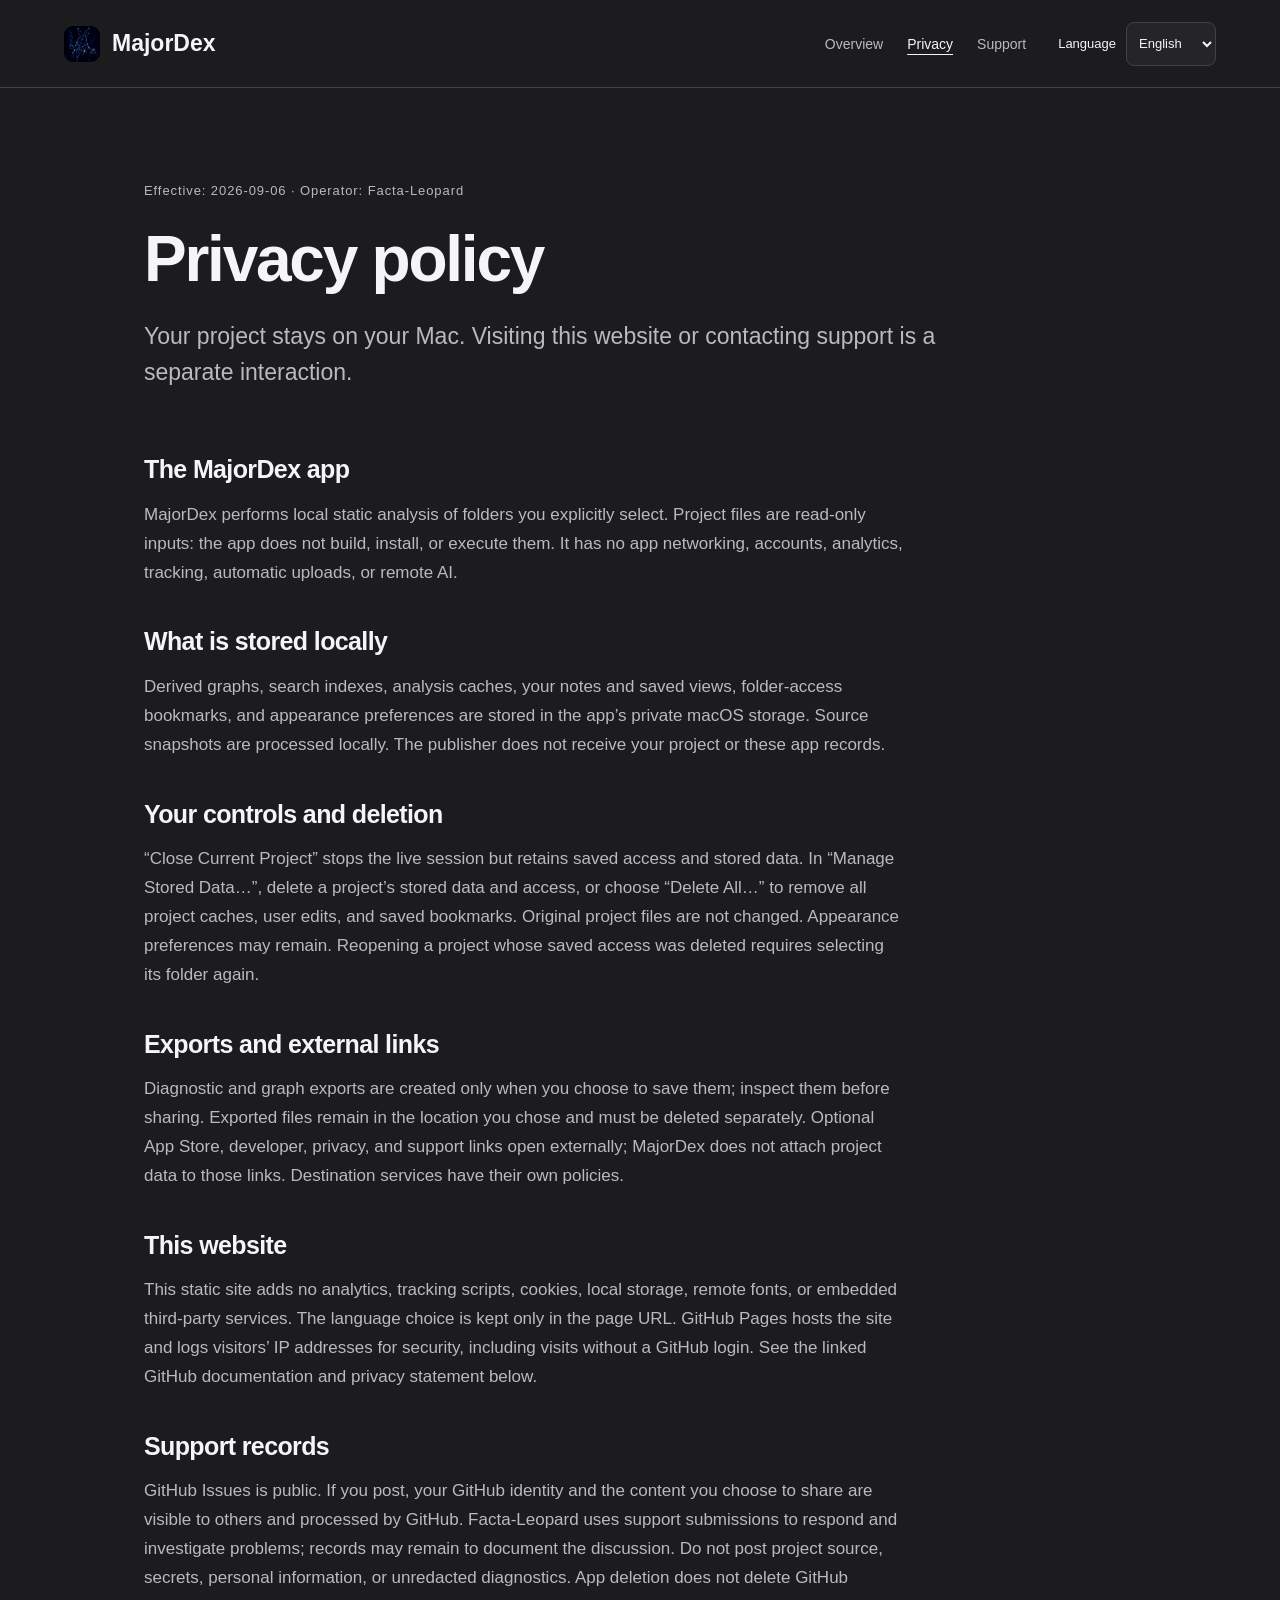
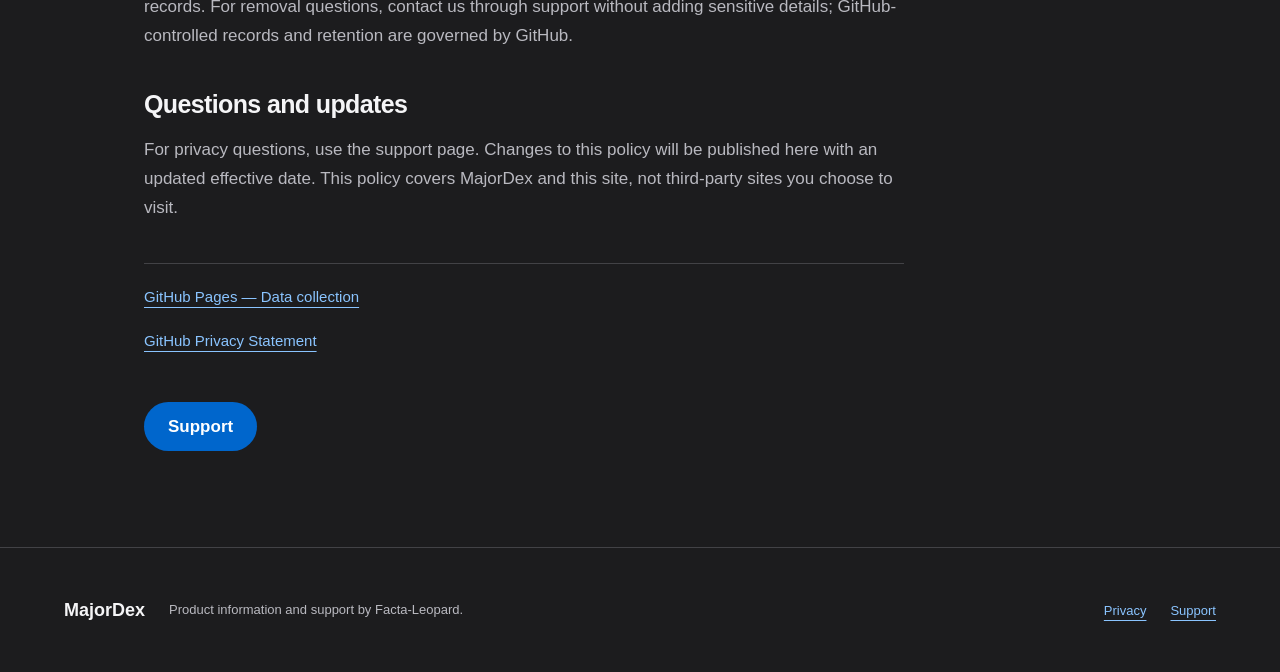
==== privacy.html @ 068bd840 "Publish multilingual MajorDex product, privacy, and support website" ====
<!doctype html>
<html lang="en"><head><meta charset="utf-8"><meta name="viewport" content="width=device-width, initial-scale=1"><meta name="referrer" content="no-referrer"><meta name="description" content="MajorDex: local, read-only code architecture exploration for macOS. Product information, privacy policy, and support."><meta name="color-scheme" content="dark"><title>MajorDex — Privacy policy</title><link rel="icon" href="assets/icon.png"><link rel="stylesheet" href="styles.css"><script src="site.js" defer></script></head><body data-page="privacy"><a class="skip" href="#main" data-copy="nav.4">Skip to content</a>
<header class="site-header"><a class="brand" href="index.html" data-local><img src="assets/icon.png" width="36" height="36" alt="">MajorDex</a>
<nav aria-label="Main"><a href="index.html" data-local data-copy="nav.0">Overview</a><a href="privacy.html" data-local data-copy="nav.1">Privacy</a><a href="support.html" data-local data-copy="nav.2">Support</a></nav>
<div class="language" hidden><label for="language" data-copy="nav.3">Language</label><select id="language"><option value="en">English</option><option value="ko">한국어</option><option value="fr">Français</option><option value="es">Español</option><option value="de">Deutsch</option><option value="ja">日本語</option><option value="zh-Hans">简体中文</option><option value="zh-Hant">繁體中文</option></select></div></header><main id="main" class="document"><header class="document-title"><p data-copy="privacy.1" class="eyebrow">Effective: 2026-09-06 · Operator: Facta-Leopard</p><h1 data-copy="privacy.0" >Privacy policy</h1><p data-copy="privacy.2" class="lead">Your project stays on your Mac. Visiting this website or contacting support is a separate interaction.</p></header><div class="document-body"><section id="section-1"><h2 data-copy="privacy.3.0.0" >The MajorDex app</h2><p data-copy="privacy.3.0.1" >MajorDex performs local static analysis of folders you explicitly select. Project files are read-only inputs: the app does not build, install, or execute them. It has no app networking, accounts, analytics, tracking, automatic uploads, or remote AI.</p></section>
<section id="section-2"><h2 data-copy="privacy.3.1.0" >What is stored locally</h2><p data-copy="privacy.3.1.1" >Derived graphs, search indexes, analysis caches, your notes and saved views, folder-access bookmarks, and appearance preferences are stored in the app’s private macOS storage. Source snapshots are processed locally. The publisher does not receive your project or these app records.</p></section>
<section id="section-3"><h2 data-copy="privacy.3.2.0" >Your controls and deletion</h2><p data-copy="privacy.3.2.1" >“Close Current Project” stops the live session but retains saved access and stored data. In “Manage Stored Data…”, delete a project’s stored data and access, or choose “Delete All…” to remove all project caches, user edits, and saved bookmarks. Original project files are not changed. Appearance preferences may remain. Reopening a project whose saved access was deleted requires selecting its folder again.</p></section>
<section id="section-4"><h2 data-copy="privacy.3.3.0" >Exports and external links</h2><p data-copy="privacy.3.3.1" >Diagnostic and graph exports are created only when you choose to save them; inspect them before sharing. Exported files remain in the location you chose and must be deleted separately. Optional App Store, developer, privacy, and support links open externally; MajorDex does not attach project data to those links. Destination services have their own policies.</p></section>
<section id="section-5"><h2 data-copy="privacy.3.4.0" >This website</h2><p data-copy="privacy.3.4.1" >This static site adds no analytics, tracking scripts, cookies, local storage, remote fonts, or embedded third-party services. The language choice is kept only in the page URL. GitHub Pages hosts the site and logs visitors’ IP addresses for security, including visits without a GitHub login. See the linked GitHub documentation and privacy statement below.</p></section>
<section id="section-6"><h2 data-copy="privacy.3.5.0" >Support records</h2><p data-copy="privacy.3.5.1" >GitHub Issues is public. If you post, your GitHub identity and the content you choose to share are visible to others and processed by GitHub. Facta-Leopard uses support submissions to respond and investigate problems; records may remain to document the discussion. Do not post project source, secrets, personal information, or unredacted diagnostics. App deletion does not delete GitHub records. For removal questions, contact us through support without adding sensitive details; GitHub-controlled records and retention are governed by GitHub.</p></section>
<section id="section-7"><h2 data-copy="privacy.3.6.0" >Questions and updates</h2><p data-copy="privacy.3.6.1" >For privacy questions, use the support page. Changes to this policy will be published here with an updated effective date. This policy covers MajorDex and this site, not third-party sites you choose to visit.</p></section><aside class="references"><a href="https://docs.github.com/en/pages/getting-started-with-github-pages/what-is-github-pages" rel="noreferrer">GitHub Pages — Data collection</a><a href="https://docs.github.com/en/site-policy/privacy-policies/github-general-privacy-statement" rel="noreferrer">GitHub Privacy Statement</a></aside><a class="button" href="support.html" data-local data-copy="nav.2">Support</a></div></main><footer><a class="footer-brand" href="index.html" data-local>MajorDex</a><p data-copy="home.12">Product information and support by Facta-Leopard.</p><div><a href="privacy.html" data-local data-copy="nav.1">Privacy</a><a href="support.html" data-local data-copy="nav.2">Support</a></div></footer></body></html>
---- styles.css ----
:root{color-scheme:dark;--canvas:#1c1c1e;--panel:#252527;--ink:#f5f5f7;--muted:#b9b9c0;--line:#424246;--accent:#8ac4ff;--action:#0066cc;--space:clamp(24px,5vw,80px);font-family:-apple-system,BlinkMacSystemFont,"Segoe UI",sans-serif;font-size:17px;color:var(--ink);background:var(--canvas)}
*{box-sizing:border-box}body{margin:0}a{color:var(--accent);text-underline-offset:5px}a:hover{text-decoration-thickness:2px}button,select{font:inherit}a:focus-visible,select:focus-visible{outline:3px solid var(--accent);outline-offset:5px}img{max-width:100%;display:block}p{line-height:1.7}h1,h2,h3{font-weight:600;letter-spacing:-.035em;text-wrap:balance}h1{font-size:clamp(42px,5.4vw,76px);line-height:1.06;margin:24px 0}h2{font-size:clamp(28px,3vw,44px);line-height:1.18}h3{font-size:24px;line-height:1.3}.site-header{max-width:1440px;margin:auto;padding:20px var(--space);display:flex;align-items:center;gap:32px;min-height:88px;border-bottom:1px solid var(--line)}.brand{display:flex;align-items:center;gap:12px;font-size:23px;font-weight:600;text-decoration:none;color:var(--ink);white-space:nowrap}.brand img{border-radius:9px}.site-header nav{display:flex;gap:24px;margin-left:auto}.site-header nav a{display:flex;align-items:center;min-height:44px;font-size:14px;color:var(--muted);text-decoration:none}.site-header nav a[aria-current]{color:var(--ink);text-decoration:underline}.language{display:flex;align-items:center;gap:10px;font-size:13px}.language[hidden]{display:none}.language select{max-width:155px;min-height:44px;color:var(--ink);background:var(--panel);border:1px solid var(--line);border-radius:8px;padding:8px}.skip{position:absolute;top:-100px;left:16px;padding:14px;background:var(--ink);color:var(--canvas);z-index:10}.skip:focus{top:10px}.hero{max-width:1440px;margin:auto;display:grid;grid-template-columns:1.05fr 1fr;align-items:center;gap:clamp(32px,5vw,80px);padding:80px var(--space) 104px}.eyebrow{font-size:13px;letter-spacing:.07em;color:var(--muted);line-height:1.6}.hero .lead{max-width:560px}.lead{font-size:clamp(19px,2vw,23px);line-height:1.6;color:var(--muted)}.hero-art{background:#020614;overflow:hidden;border-radius:18px}.hero-art img{width:100%;height:auto}.actions{display:flex;align-items:center;flex-wrap:wrap;gap:24px;margin-top:32px}.button{display:inline-flex;align-items:center;justify-content:center;background:var(--action);color:#fff;padding:13px 24px;border-radius:999px;min-height:48px;text-decoration:none;font-weight:600;line-height:1.4}.button:active{transform:scale(.97)}.text-link{display:inline-flex;align-items:center;min-height:44px}.features{background:var(--panel);padding:80px var(--space)}.section-title,.feature-grid{max-width:1280px;margin:auto}.section-title h2{margin:16px 0 48px}.feature-grid{display:grid;grid-template-columns:repeat(3,1fr);gap:48px}.feature-grid p{color:var(--muted);margin-bottom:0}.number{font-size:14px;letter-spacing:.08em;color:var(--accent)}.principle{max-width:980px;padding:80px var(--space);margin:auto;text-align:center}.principle p{color:var(--muted);max-width:760px;margin:24px auto}.document{max-width:1120px;margin:auto;padding:80px var(--space) 96px}.document-title{margin-bottom:64px;max-width:850px}.document-title h1{font-size:clamp(40px,5vw,64px)}.document-body{max-width:760px}.document-body section{margin:0 0 40px;scroll-margin-top:32px}.document-body h2{font-size:25px;margin-bottom:16px;letter-spacing:-.025em}.document-body p{margin-top:0;color:var(--muted)}.references{border-top:1px solid var(--line);padding:24px 0 40px;display:flex;flex-direction:column;gap:14px;font-size:15px}.references a{min-height:30px}footer{border-top:1px solid var(--line);max-width:1440px;margin:auto;padding:40px var(--space);display:flex;align-items:center;gap:24px;font-size:13px;color:var(--muted)}footer p{margin:0}footer div{display:flex;gap:24px;margin-left:auto}footer a{display:inline-flex;align-items:center;min-height:44px}.footer-brand{font-size:18px;color:var(--ink);text-decoration:none;font-weight:600}
@media(max-width:1050px){.language label{position:absolute;width:1px;height:1px;overflow:hidden;clip-path:inset(50%)}.site-header{gap:20px}.site-header nav{gap:18px}.hero{gap:40px}.feature-grid{gap:28px}}
@media(max-width:760px){.site-header{flex-wrap:wrap;padding-top:16px;padding-bottom:16px;gap:8px 16px}.brand{margin-right:auto}.site-header nav{order:3;width:100%;margin:0;gap:28px}.language{margin-left:auto}.hero{grid-template-columns:1fr;padding-top:48px;padding-bottom:56px;gap:40px}.hero-copy{max-width:590px}.hero-art{max-width:460px;width:100%;margin:auto}.feature-grid{grid-template-columns:1fr;gap:36px}.feature-grid article{border-top:1px solid var(--line);padding-top:24px}.features,.principle{padding-top:56px;padding-bottom:56px}.document{padding-top:48px}.document-title{margin-bottom:40px}.document-title h1{overflow-wrap:anywhere}footer{flex-wrap:wrap;gap:12px 24px}footer div{margin-left:0;width:100%}.button{max-width:100%}.actions{align-items:flex-start}.site-header nav a{font-size:14px}}
@media(prefers-reduced-motion:reduce){*,*::before,*::after{scroll-behavior:auto!important;transition:none!important;animation:none!important}.button:active{transform:none}}
@media print{:root{color-scheme:light;background:white;color:black}.site-header,.language,.hero-art,.skip,footer,.actions{display:none}.document{padding:0;max-width:none}.document-body{max-width:none}.document p,.document .eyebrow{color:black}a{color:black}.document-body section{break-inside:avoid}h1{font-size:32px}}
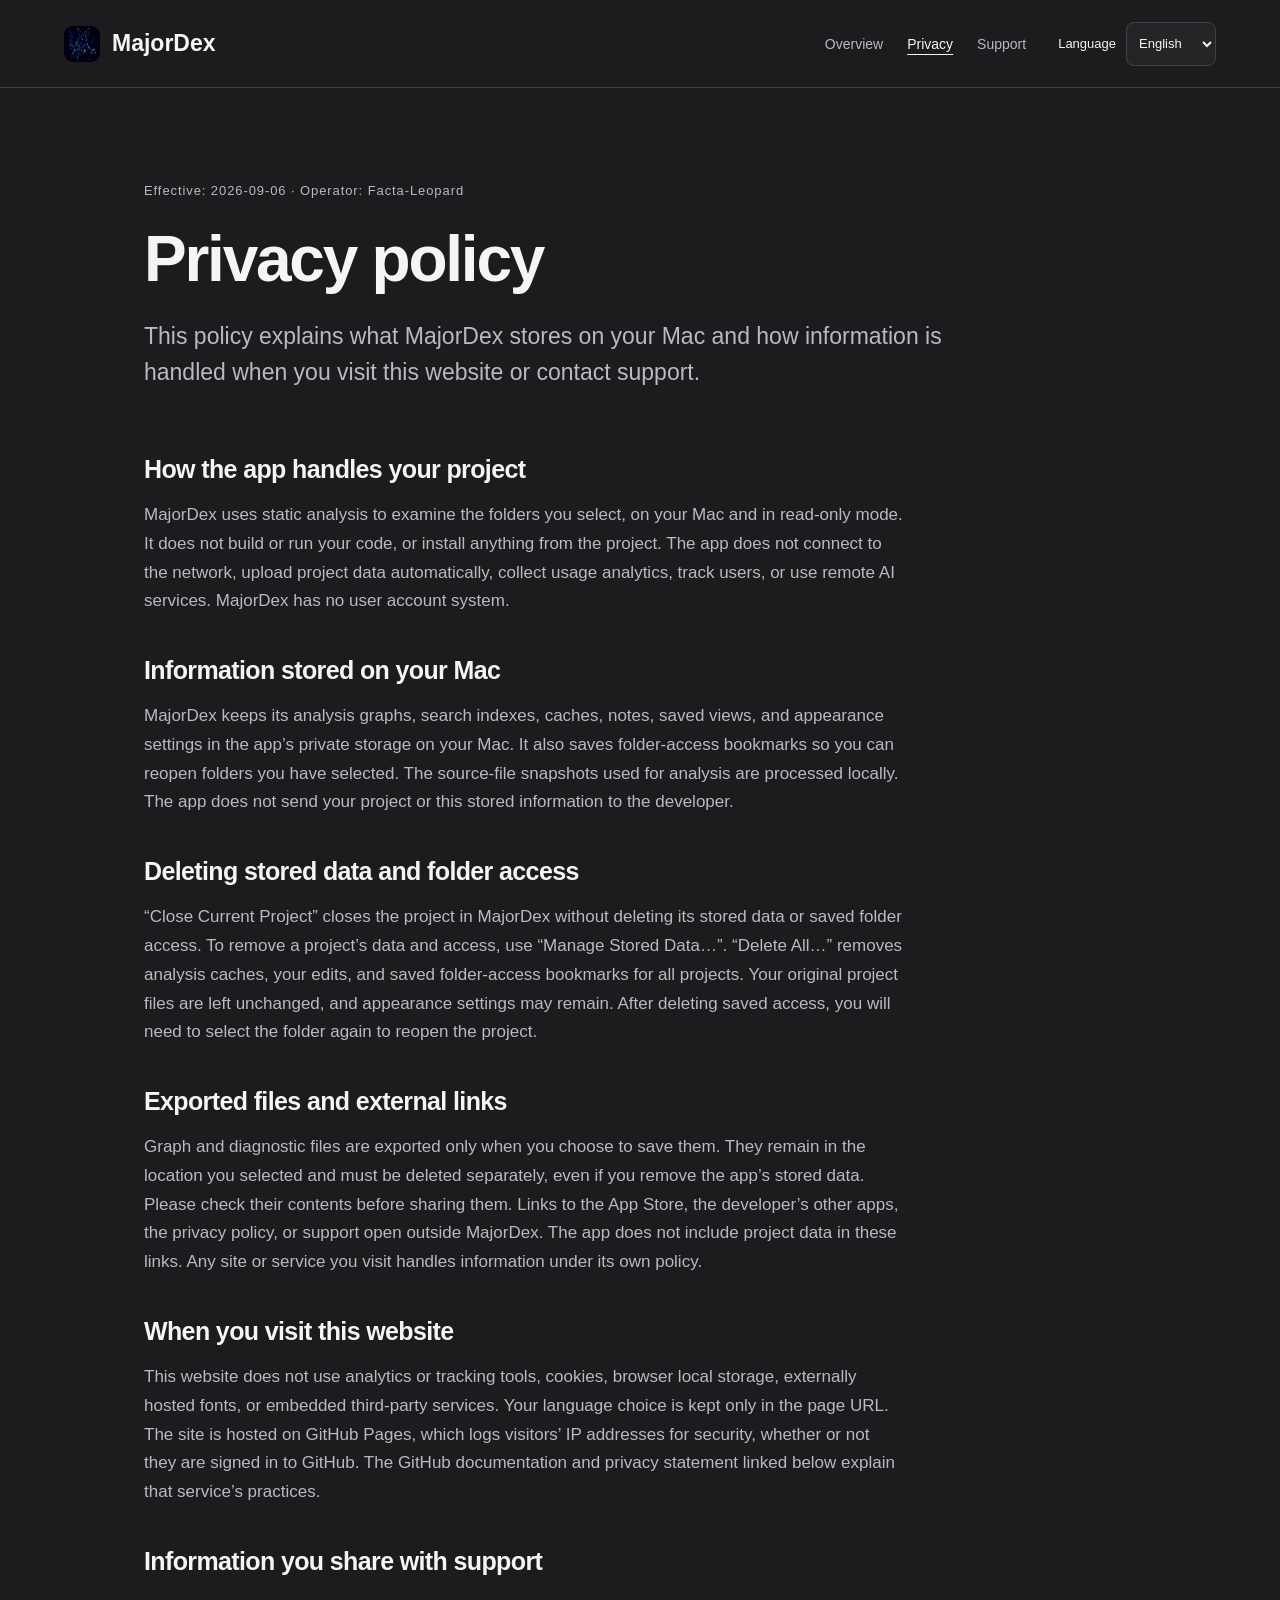
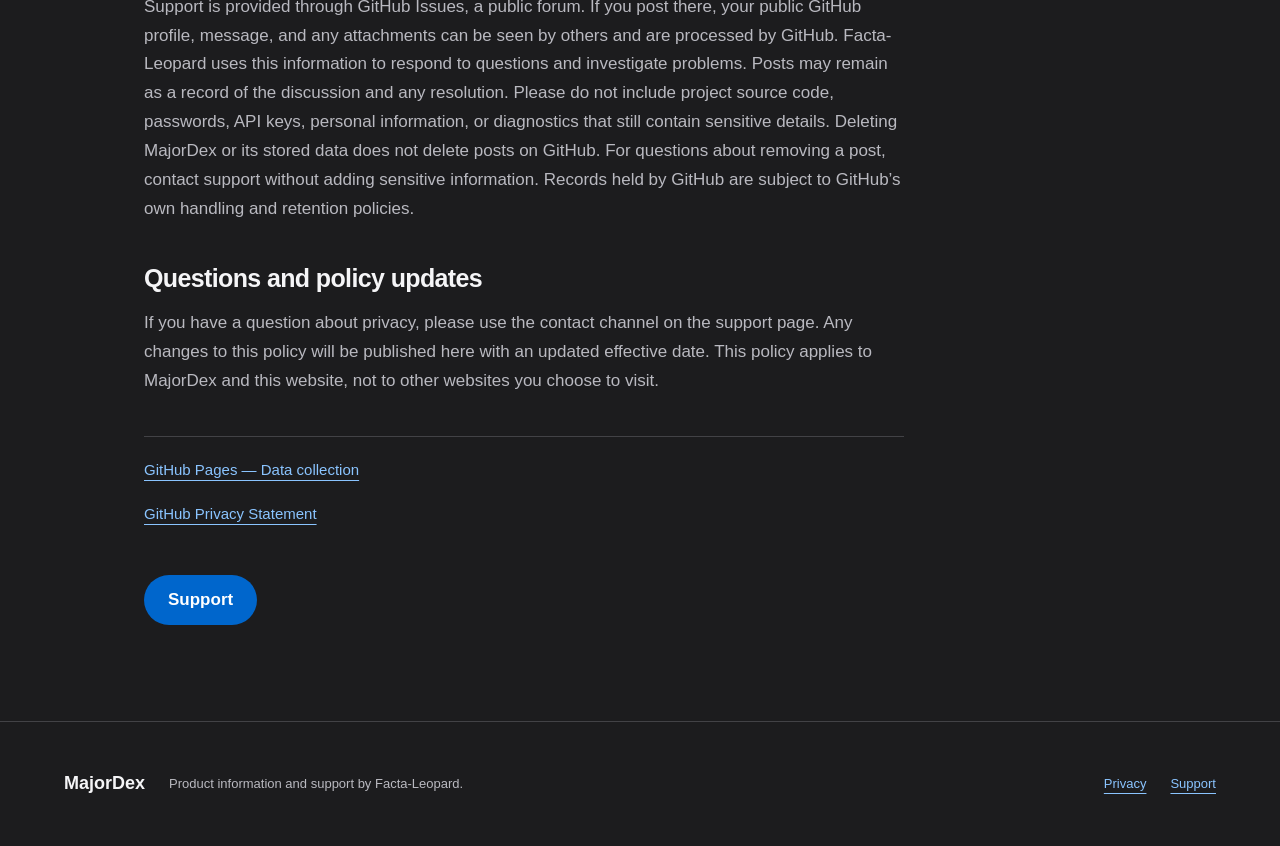
==== commit 729a49bc: "Polish privacy and support copy across eight languages" ====
--- a/privacy.html
+++ b/privacy.html
@@ -1,12 +1,11 @@
 <!doctype html>
-<html lang="en"><head><meta charset="utf-8"><meta name="viewport" content="width=device-width, initial-scale=1"><meta name="referrer" content="no-referrer"><meta name="description" content="MajorDex: local, read-only code architecture exploration for macOS. Product information, privacy policy, and support."><meta name="color-scheme" content="dark"><title>MajorDex — Privacy policy</title><link rel="icon" href="assets/icon.png"><link rel="stylesheet" href="styles.css"><script src="site.js" defer></script></head><body data-page="privacy"><a class="skip" href="#main" data-copy="nav.4">Skip to content</a>
+<html lang="en"><head><meta charset="utf-8"><meta name="viewport" content="width=device-width, initial-scale=1"><meta name="referrer" content="no-referrer"><meta name="description" content="MajorDex: local, read-only code architecture exploration for macOS. Product information, privacy policy, and support."><meta name="color-scheme" content="dark"><title>MajorDex — Privacy policy</title><link rel="icon" href="assets/icon.png"><link rel="stylesheet" href="styles.css?v=accacdacbf15"><script src="site.js?v=7d7b2e6b3289" defer></script></head><body data-page="privacy"><a class="skip" href="#main" data-copy="nav.4">Skip to content</a>
 <header class="site-header"><a class="brand" href="index.html" data-local><img src="assets/icon.png" width="36" height="36" alt="">MajorDex</a>
 <nav aria-label="Main"><a href="index.html" data-local data-copy="nav.0">Overview</a><a href="privacy.html" data-local data-copy="nav.1">Privacy</a><a href="support.html" data-local data-copy="nav.2">Support</a></nav>
-<div class="language" hidden><label for="language" data-copy="nav.3">Language</label><select id="language"><option value="en">English</option><option value="ko">한국어</option><option value="fr">Français</option><option value="es">Español</option><option value="de">Deutsch</option><option value="ja">日本語</option><option value="zh-Hans">简体中文</option><option value="zh-Hant">繁體中文</option></select></div></header><main id="main" class="document"><header class="document-title"><p data-copy="privacy.1" class="eyebrow">Effective: 2026-09-06 · Operator: Facta-Leopard</p><h1 data-copy="privacy.0" >Privacy policy</h1><p data-copy="privacy.2" class="lead">Your project stays on your Mac. Visiting this website or contacting support is a separate interaction.</p></header><div class="document-body"><section id="section-1"><h2 data-copy="privacy.3.0.0" >The MajorDex app</h2><p data-copy="privacy.3.0.1" >MajorDex performs local static analysis of folders you explicitly select. Project files are read-only inputs: the app does not build, install, or execute them. It has no app networking, accounts, analytics, tracking, automatic uploads, or remote AI.</p></section>
-<section id="section-2"><h2 data-copy="privacy.3.1.0" >What is stored locally</h2><p data-copy="privacy.3.1.1" >Derived graphs, search indexes, analysis caches, your notes and saved views, folder-access bookmarks, and appearance preferences are stored in the app’s private macOS storage. Source snapshots are processed locally. The publisher does not receive your project or these app records.</p></section>
-<section id="section-3"><h2 data-copy="privacy.3.2.0" >Your controls and deletion</h2><p data-copy="privacy.3.2.1" >“Close Current Project” stops the live session but retains saved access and stored data. In “Manage Stored Data…”, delete a project’s stored data and access, or choose “Delete All…” to remove all project caches, user edits, and saved bookmarks. Original project files are not changed. Appearance preferences may remain. Reopening a project whose saved access was deleted requires selecting its folder again.</p></section>
-<section id="section-4"><h2 data-copy="privacy.3.3.0" >Exports and external links</h2><p data-copy="privacy.3.3.1" >Diagnostic and graph exports are created only when you choose to save them; inspect them before sharing. Exported files remain in the location you chose and must be deleted separately. Optional App Store, developer, privacy, and support links open externally; MajorDex does not attach project data to those links. Destination services have their own policies.</p></section>
-<section id="section-5"><h2 data-copy="privacy.3.4.0" >This website</h2><p data-copy="privacy.3.4.1" >This static site adds no analytics, tracking scripts, cookies, local storage, remote fonts, or embedded third-party services. The language choice is kept only in the page URL. GitHub Pages hosts the site and logs visitors’ IP addresses for security, including visits without a GitHub login. See the linked GitHub documentation and privacy statement below.</p></section>
-<section id="section-6"><h2 data-copy="privacy.3.5.0" >Support records</h2><p data-copy="privacy.3.5.1" >GitHub Issues is public. If you post, your GitHub identity and the content you choose to share are visible to others and processed by GitHub. Facta-Leopard uses support submissions to respond and investigate problems; records may remain to document the discussion. Do not post project source, secrets, personal information, or unredacted diagnostics. App deletion does not delete GitHub records. For removal questions, contact us through support without adding sensitive details; GitHub-controlled records and retention are governed by GitHub.</p></section>
-<section id="section-7"><h2 data-copy="privacy.3.6.0" >Questions and updates</h2><p data-copy="privacy.3.6.1" >For privacy questions, use the support page. Changes to this policy will be published here with an updated effective date. This policy covers MajorDex and this site, not third-party sites you choose to visit.</p></section><aside class="references"><a href="https://docs.github.com/en/pages/getting-started-with-github-pages/what-is-github-pages" rel="noreferrer">GitHub Pages — Data collection</a><a href="https://docs.github.com/en/site-policy/privacy-policies/github-general-privacy-statement" rel="noreferrer">GitHub Privacy Statement</a></aside><a class="button" href="support.html" data-local data-copy="nav.2">Support</a></div></main><footer><a class="footer-brand" href="index.html" data-local>MajorDex</a><p data-copy="home.12">Product information and support by Facta-Leopard.</p><div><a href="privacy.html" data-local data-copy="nav.1">Privacy</a><a href="support.html" data-local data-copy="nav.2">Support</a></div></footer></body></html>
-
+<div class="language" hidden><label for="language" data-copy="nav.3">Language</label><select id="language"><option value="en">English</option><option value="ko">한국어</option><option value="fr">Français</option><option value="es">Español</option><option value="de">Deutsch</option><option value="ja">日本語</option><option value="zh-Hans">简体中文</option><option value="zh-Hant">繁體中文</option></select></div></header><main id="main" class="document"><header class="document-title"><p data-copy="privacy.1" class="eyebrow">Effective: 2026-09-06 · Operator: Facta-Leopard</p><h1 data-copy="privacy.0" >Privacy policy</h1><p data-copy="privacy.2" class="lead">This policy explains what MajorDex stores on your Mac and how information is handled when you visit this website or contact support.</p></header><div class="document-body"><section id="section-1"><h2 data-copy="privacy.3.0.0" >How the app handles your project</h2><p data-copy="privacy.3.0.1" >MajorDex uses static analysis to examine the folders you select, on your Mac and in read-only mode. It does not build or run your code, or install anything from the project. The app does not connect to the network, upload project data automatically, collect usage analytics, track users, or use remote AI services. MajorDex has no user account system.</p></section>
+<section id="section-2"><h2 data-copy="privacy.3.1.0" >Information stored on your Mac</h2><p data-copy="privacy.3.1.1" >MajorDex keeps its analysis graphs, search indexes, caches, notes, saved views, and appearance settings in the app’s private storage on your Mac. It also saves folder-access bookmarks so you can reopen folders you have selected. The source-file snapshots used for analysis are processed locally. The app does not send your project or this stored information to the developer.</p></section>
+<section id="section-3"><h2 data-copy="privacy.3.2.0" >Deleting stored data and folder access</h2><p data-copy="privacy.3.2.1" >“Close Current Project” closes the project in MajorDex without deleting its stored data or saved folder access. To remove a project’s data and access, use “Manage Stored Data…”. “Delete All…” removes analysis caches, your edits, and saved folder-access bookmarks for all projects. Your original project files are left unchanged, and appearance settings may remain. After deleting saved access, you will need to select the folder again to reopen the project.</p></section>
+<section id="section-4"><h2 data-copy="privacy.3.3.0" >Exported files and external links</h2><p data-copy="privacy.3.3.1" >Graph and diagnostic files are exported only when you choose to save them. They remain in the location you selected and must be deleted separately, even if you remove the app’s stored data. Please check their contents before sharing them. Links to the App Store, the developer’s other apps, the privacy policy, or support open outside MajorDex. The app does not include project data in these links. Any site or service you visit handles information under its own policy.</p></section>
+<section id="section-5"><h2 data-copy="privacy.3.4.0" >When you visit this website</h2><p data-copy="privacy.3.4.1" >This website does not use analytics or tracking tools, cookies, browser local storage, externally hosted fonts, or embedded third-party services. Your language choice is kept only in the page URL. The site is hosted on GitHub Pages, which logs visitors’ IP addresses for security, whether or not they are signed in to GitHub. The GitHub documentation and privacy statement linked below explain that service’s practices.</p></section>
+<section id="section-6"><h2 data-copy="privacy.3.5.0" >Information you share with support</h2><p data-copy="privacy.3.5.1" >Support is provided through GitHub Issues, a public forum. If you post there, your public GitHub profile, message, and any attachments can be seen by others and are processed by GitHub. Facta-Leopard uses this information to respond to questions and investigate problems. Posts may remain as a record of the discussion and any resolution. Please do not include project source code, passwords, API keys, personal information, or diagnostics that still contain sensitive details. Deleting MajorDex or its stored data does not delete posts on GitHub. For questions about removing a post, contact support without adding sensitive information. Records held by GitHub are subject to GitHub’s own handling and retention policies.</p></section>
+<section id="section-7"><h2 data-copy="privacy.3.6.0" >Questions and policy updates</h2><p data-copy="privacy.3.6.1" >If you have a question about privacy, please use the contact channel on the support page. Any changes to this policy will be published here with an updated effective date. This policy applies to MajorDex and this website, not to other websites you choose to visit.</p></section><aside class="references"><a href="https://docs.github.com/en/pages/getting-started-with-github-pages/what-is-github-pages" rel="noreferrer">GitHub Pages — Data collection</a><a href="https://docs.github.com/en/site-policy/privacy-policies/github-general-privacy-statement" rel="noreferrer">GitHub Privacy Statement</a></aside><a class="button" href="support.html" data-local data-copy="nav.2">Support</a></div></main><footer><a class="footer-brand" href="index.html" data-local>MajorDex</a><p data-copy="home.12">Product information and support by Facta-Leopard.</p><div><a href="privacy.html" data-local data-copy="nav.1">Privacy</a><a href="support.html" data-local data-copy="nav.2">Support</a></div></footer></body></html>
--- a/styles.css
+++ b/styles.css
@@ -3,4 +3,6 @@
 @media(max-width:1050px){.language label{position:absolute;width:1px;height:1px;overflow:hidden;clip-path:inset(50%)}.site-header{gap:20px}.site-header nav{gap:18px}.hero{gap:40px}.feature-grid{gap:28px}}
 @media(max-width:760px){.site-header{flex-wrap:wrap;padding-top:16px;padding-bottom:16px;gap:8px 16px}.brand{margin-right:auto}.site-header nav{order:3;width:100%;margin:0;gap:28px}.language{margin-left:auto}.hero{grid-template-columns:1fr;padding-top:48px;padding-bottom:56px;gap:40px}.hero-copy{max-width:590px}.hero-art{max-width:460px;width:100%;margin:auto}.feature-grid{grid-template-columns:1fr;gap:36px}.feature-grid article{border-top:1px solid var(--line);padding-top:24px}.features,.principle{padding-top:56px;padding-bottom:56px}.document{padding-top:48px}.document-title{margin-bottom:40px}.document-title h1{overflow-wrap:anywhere}footer{flex-wrap:wrap;gap:12px 24px}footer div{margin-left:0;width:100%}.button{max-width:100%}.actions{align-items:flex-start}.site-header nav a{font-size:14px}}
 @media(prefers-reduced-motion:reduce){*,*::before,*::after{scroll-behavior:auto!important;transition:none!important;animation:none!important}.button:active{transform:none}}
+/* Keep Korean words together in policy/help prose, while allowing unusually long tokens to fit. */
+html:lang(ko) .document{word-break:keep-all;overflow-wrap:break-word}
 @media print{:root{color-scheme:light;background:white;color:black}.site-header,.language,.hero-art,.skip,footer,.actions{display:none}.document{padding:0;max-width:none}.document-body{max-width:none}.document p,.document .eyebrow{color:black}a{color:black}.document-body section{break-inside:avoid}h1{font-size:32px}}
